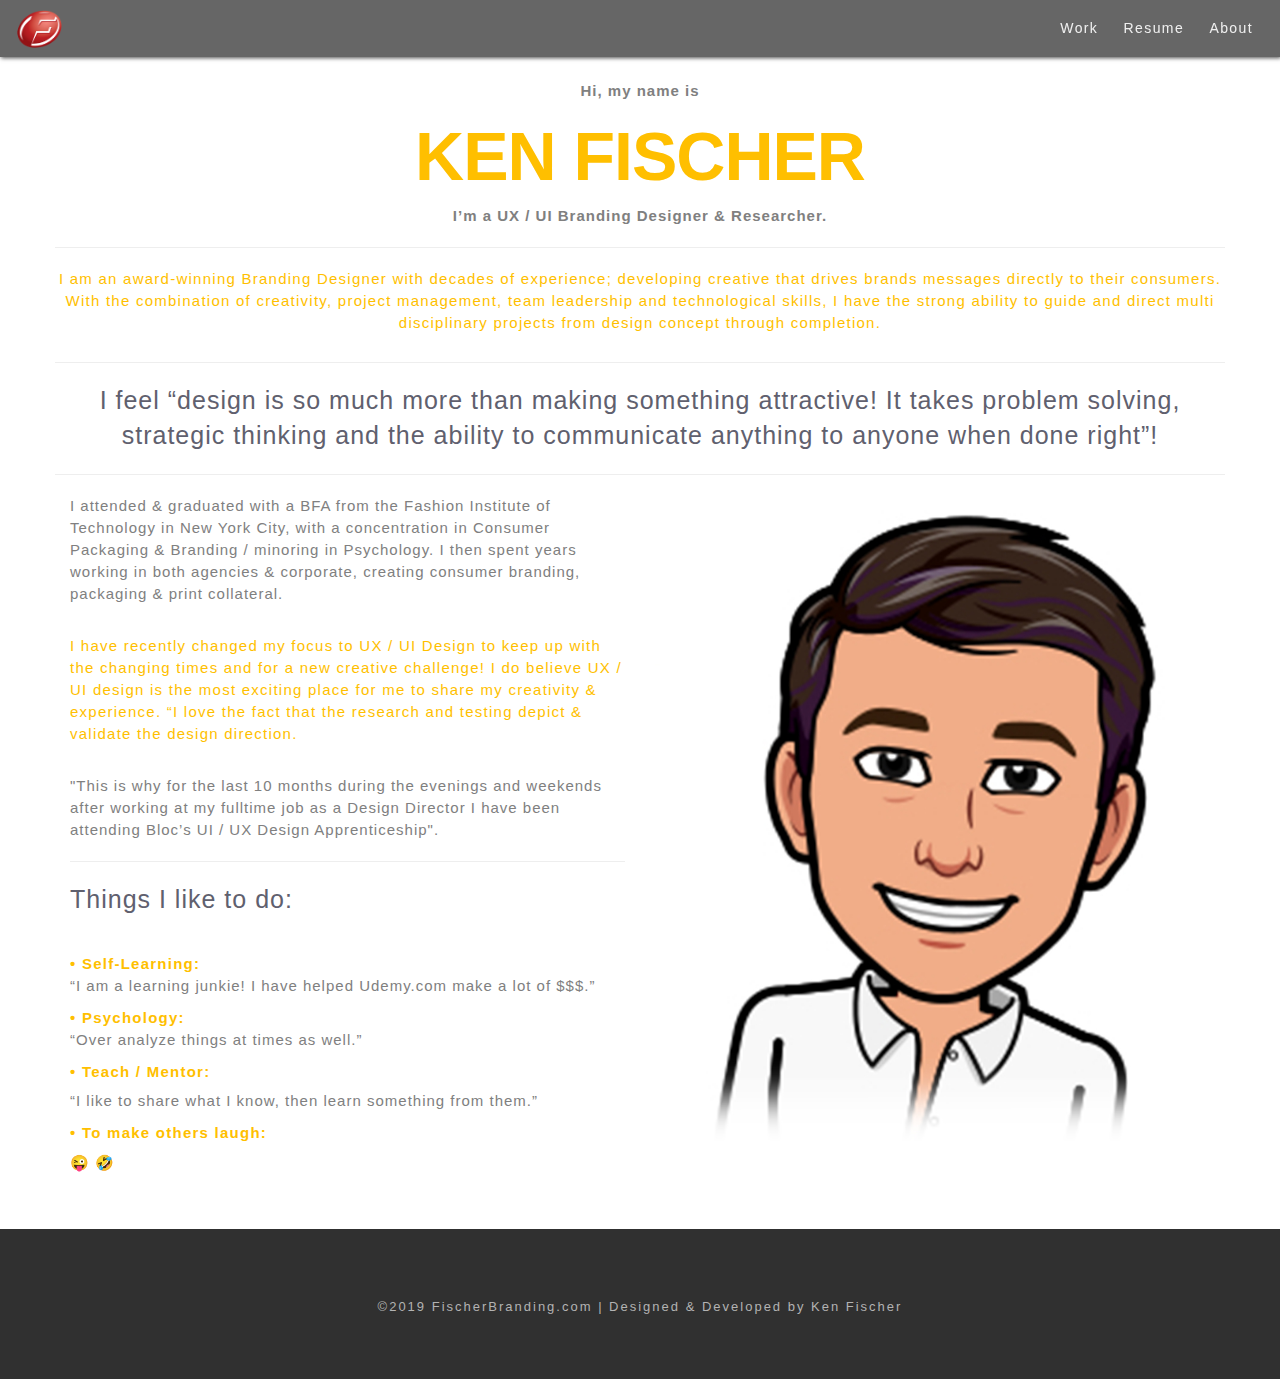
==== fischerbranding.com/about.html @ c5823573 "Add files via upload" ====
<!doctype html>
<html>
<head>
<meta charset="UTF-8">
<title>Fischer Branding</title>
	
		<!-- Fav Icon -->
<link rel="icon" href="img/fav.png" type="image/x-icon">
	
	<!-- Add Google Fonts -->
<link href="https://fonts.googleapis.com/css?family=Roboto:300,300i,400,700,900" rel="stylesheet">
	
<style>
@import url('https://fonts.googleapis.com/css?family=Roboto:300,300i,400,700,900');
</style>
	
	<!-- reset css -->
<link href="css/reset.css" rel="stylesheet">
	
	<!-- main css -->
<link href="css/main.css" rel="stylesheet">
	
	<!-- Bootstrap -->
<link href="css/bootstrap.min.css" rel="stylesheet">
	
	<!-- Fontawesome Icon font -->
<link rel="stylesheet" href="https://use.fontawesome.com/releases/v5.8.1/css/all.css" integrity="sha384-50oBUHEmvpQ+1lW4y57PTFmhCaXp0ML5d60M1M7uH2+nqUivzIebhndOJK28anvf" crossorigin="anonymous">
	
		<!-- Global site tag (gtag.js) - Google Analytics -->
<script async src="https://www.googletagmanager.com/gtag/js?id=UA-140652234-1"></script>
<script>
  window.dataLayer = window.dataLayer || [];
  function gtag(){dataLayer.push(arguments);}
  gtag('js', new Date());

  gtag('config', 'UA-140652234-1');
</script>
	
</head>

<body>

<!--==========================
Nav Section 
 ============================-->

    <header>
		<section class="nav">
  				<input type="checkbox" id="nav-check">
			
  					<div class="nav-header"> 
						<div class="nav-title">
							<a href="index.html"><img src="img/FischerBrandingLogo.png" width="45" height="38" alt="Logo"></a>
   	 					 </div>
 		 			</div>
			
 					 <div class="nav-btn">
   						 <label for="nav-check">
    	 					 <span></span>
    	 					 <span></span>
    	 					 <span></span>
  	 		 			 </label>
 					 </div>
  
 		 			 <div class="nav-links">
   						 <a href="Index.html"  target="_blank">Work</a>
  	 					 <a href="docs/kenneth_fischer_resume.pdf" target="_blank">Resume</a>
   						 <a href="about.html">About</a>
 					 </div>
			
				</input>
		</section>
  </header>
	
<!--==========================
Nav Section End 
============================-->

<main>
	<section class="bkg_color_about">   
    	<section id="about" class="wow fadeInUp">
     		 <section class="container">
      		 	 <section class="row">

					<article class="category">
						<p><strong>Hi, my name is</strong></p>
						<div class="about_headline"> Ken Fischer </div>
						
						<p><strong>I’m a UX / UI Branding Designer &amp; Researcher.</strong></p><hr>
						<div class="yellow_text">I am an award-winning Branding Designer with decades of experience; developing creative that drives brands messages directly to their consumers. With the combination of creativity, project management, team leadership and technological skills, I have the strong ability to guide and direct multi disciplinary projects from design concept through completion.</div>
						<hr>
						<div class="section_title"> I feel “design is so much more than making something attractive! It takes problem solving, strategic thinking and the ability to communicate anything to anyone when done right”!</div>
						<hr>
					</article>	
				
					<article class="col-lg-6 content">
						<p> I attended &amp; graduated with a BFA from the Fashion Institute of Technology in New York City, with a concentration in Consumer Packaging &amp; Branding / minoring in Psychology. I then spent years working in both agencies &amp; corporate, creating consumer branding, packaging &amp; print collateral.</p><br>
						
						<div class="yellow_text">I have recently changed my focus to UX / UI Design to keep up with the changing times and for a new creative challenge! I do believe UX / UI design is the most exciting place for me to share my creativity &amp; experience. “I love the fact that the research and testing depict &amp; validate the design direction.
							<br><br>
						</div>
						<p> "This is why for the last 10 months during the evenings and weekends after working at my fulltime job as a Design Director I have been attending Bloc’s UI / UX Design Apprenticeship".</p>
 						<hr>
						<div class="section_title">Things I like to do:<div><br>
							
						<div class="yellow_text"><strong>• Self-Learning:</strong><p> “I am a learning junkie! I have helped Udemy.com make a lot of $$$.”</p>
						<div class="yellow_text"><strong>• Psychology: </strong><p>“Over analyze things at times as well.”</p>
						<div class="yellow_text"><strong>• Teach / Mentor:</strong></div><p>“I like to share what I know, then learn something from them.”</p>
						<div class="yellow_text"><strong>• To make others laugh:</strong></div> 
							<p>&#128540; &#129315;</p>
        			</article>
			
        			<div class="col-lg-6 about-img">
          				<img src="img/about_150px964px_x2.jpg" alt=" User Stories Image">
        			</div>
				
      			</section>
			</section>
   		 </section>
	</section>
</main>
<!--==========================
Case Study = Footer Section
============================-->
	
    <footer class="mdl-mini-footer">
      <article class="mdl-mini-footer_link">
		  <div class="text-center center-block">
                <a href="https://www.linkedin.com/in/kenneth-fischer-4514724/"target="_blank"><i class="fab fa-linkedin fa-3x social"></i></a>
					&nbsp;
	            <a href="https://twitter.com" target="_blank"><i class="fab fa-twitter-square fa-3x social"></i></a>
					&nbsp;
	            <a href="https://portfolio.adobe.com/" target="_blank"><i class="fab fa-behance-square fa-3x social"></i></a>
					&nbsp;
	            <a href="mailto:fischerdesign@optonline.net"><i class="fa fa-envelope-square fa-3x social"></i></a>
			</div>
	        <br />
		    <div class="footer_text">©2019 FischerBranding.com  |  Designed &amp; Developed by Ken Fischer</div>
		</article>
    </footer>
				 
<!--==========================
Case Study = Footer Section End
============================-->
		
</body>
</html>
---- fischerbranding.com/css/main.css ----
/* general start
==================================================*/

@import url(https://fonts.googleapis.com/css?family=Poppins:400,500,600,700);

a {
    -webkit-transition: all .3s;
    transition: all .3s;
	color: #242424;
}

.center {
    text-align: center;
}

.color {
    color: #242424;
    font-size: 11px;
}

.fas {
	color: #d1d1d1;
}

html,
body {
    height: 100%;
    line-height: 1.8;
	font-family: 'Poppins', sans-serif;
}

.h-10 {
    height: 10px
}

.main-container {
    padding: 100px 0;
}

.no-padding {
    padding-left: 0;
    padding-right: 0;
}

.no-padding [class^="col-"] {
    padding-left: 0;
    padding-right: 0;
}

p{
	font-size: 15px;
	font-weight: 100;
	letter-spacing: 1px;
	line-height: 22px;
	color: #808080;
}

.p2{
	font-size: 15px;
	font-weight: 400;
	letter-spacing: 1px;
	line-height: 22px;
	color: #808080;
	padding-right: 12px;
	padding-left: 12px;
}

.section_title {
	font-size: 25px;
	font-weight: 400;
	color: #60606e;
	letter-spacing: 1px;
}

.uppercase {
    text-transform: uppercase;
}

.yellow_text {
	font-size: 15px;
/*	font-weight: bold;*/
	padding-bottom: .50em;
	letter-spacing: 1.25px;
	line-height: 22px;
	color: #ffbf00;	
}

/* general end
==================================================*/

/* header ==================================================*/

body {
  margin: 0px;
}

.nav {
  height: 57px;
  z-index: 100;
  width: 100%;
  background-color: rgba(0, 0, 0, 0.6);
  position: relative;
  position: fixed;
  box-shadow: 1px 1px 4px 0 rgba(0,0,0,.7);
}

.nav > .nav-header {
  display: inline;
}

.nav > .nav-header > .nav-title {
  display: inline-block;
  font-size: 22px;
  color: #fff;
  padding: 10px 10px 10px 10px;
  padding-left: 17px;
}

.nav > .nav-btn {
  display: none;
}

.nav > .nav-links {
  display: inline;
  float: right;
  font-size: 14px;
  padding-top: 4.5px;
  font-weight: 400;
  padding-right: 17px;
  letter-spacing: 0.1em; 
  color: #707070;
}

.nav > .nav-links > a {
  display: inline-block;
  padding: 13px 10px 13px 10px;
  text-decoration: none;
  color: #efefef;
}

.nav > .nav-links > a:hover {
  background-color: #B98B06;
}

.nav > #nav-check {
  display: none;
}

@media (max-width:600px) {
  .nav > .nav-btn {
    display: inline-block;
    position: fixed;
    right: 0px;
    top: 0px;
	padding-right: 17px;
  }
	
  .nav > .nav-btn > label {
    display: inline-block;
    width: 55px;
    height: 55px;
    padding: 10px;
	padding-top: 15px;
  }
	
  .nav > .nav-btn > label:hover,.nav  #nav-		   check:checked ~ .nav-btn > label {
	background-color: rgba(0, 0, 0, 0.3);
  }
	
  .nav > .nav-btn > label > span {
    display: block;
    width: 33px;
    height: 10px;
    border-top: 2px solid #eee;
  }
	
  .nav > .nav-links {
    object-position: right;
    display: block;
    width: 35%;
    background-color: rgba(0, 0, 0, 0.5);
    height: 20%;
    transition: all 0.3s ease-in;
    overflow-y: hidden;
    top: 0px;
    left: 0px;
	padding-top: -7px;
	margin-top: 53px;
	margin-right: 20px;
  }
	
  .nav > .nav-links > a {
    display: block;
    width: 100%;  
  }
	
  .nav > #nav-check:not(:checked) ~ .nav-links {
    height: 0px;
  }
	
  .nav > #nav-check:checked ~ .nav-links {
    height: calc(30vh);
    overflow-y: auto;
  }
}
/* header end ==================================================*/

/* hero start ==================================================*/

.head_line {
	padding-top: 35%;
	color: #ffffff;
    text-align: center;
	padding-left: 15%;
	padding-right: 15%;
	text-shadow: 2px 2px 8px #000000;
	letter-spacing: 1.5px;	
	font-family: 'Poppins', sans-serif;
	float: none;
}	 

.hero_boomerang {
	width: 100%;
	height: 1080px;
  	background: url(../img/hero_boomerang_1929x1080px_x2.jpg) center / cover;
}

.hero_index {
	width: 100%;
	height: 1080px;
  	background: url(../img/hero_index_1929x1080px_x2.jpg) center / cover;
}

.tag_line {
	padding-top: 1%;
	font-size: 16px;
    justify-content: center;
    text-align: center;
	padding-left: 21%;
	padding-right: 21%;
	font-weight: 400;
	line-height: 22px;
	letter-spacing: 1.5px;
	text-shadow: 2px 2px 4px #000000;
	position: static;
	color: #ffbf00;	
}

/* Hero End  ==================================================*/

/* Portfolio Section Start ==================================================*/


.portfolio .categories-grid span {
    font-size: 30px;
    margin-bottom: 30px;
    display: inline-block;
}

.portfolio .categories-grid .categories ul li {
    list-style: none;
    margin: 20px 0;
}

.portfolio .categories-grid .categories ul li a {
    display: inline-block;
    color: #60606e;
    padding: 0 10px;
    margin: 0 10px;
    -webkit-transition: all .2s ease-in-out .2s;
    transition: all .2s ease-in-out .2s;
}

.portfolio .categories-grid .categories ul li a:hover,

.portfolio .categories-grid .categories ul li a:focus {
    text-decoration: none;
}

.portfolio .categories-grid .categories ul li a.active {
    margin-left: 0;
    background-color: #ffbf00;
    padding: 0px 20px;
    color: white;
    border-radius: 25px;
    text-decoration: none;
}

.portfolio_filter {
    padding-left: 0;
}

.portfolio_item {
    position: relative;
    overflow: hidden;
    display: block;
}

.portfolio_item .portfolio_item_hover {
    position: absolute;
    top: 0px;
    left: 0px;
    height: 100%;
    width: 100%;
    background-color: rgba(0, 0, 0, .8);
    -webkit-transform: translate(-100%);
    transform: translate(-100%);
    opacity: 0;
    -webkit-transition: all .2s ease-in-out;
    transition: all .2s ease-in-out;
}

.portfolio_item .portfolio_item_hover .item_info {
    text-align: center;
    position: absolute;
    top: 50%;
    left: 50%;
    -webkit-transform: translate(-50%, -50%);
    transform: translate(-50%, -50%);
    padding: 10px;
    width: 100%;
    font-weight: bold;
}

.portfolio_item .portfolio_item_hover .item_info span {
    display: block;
    color: #fff;
    font-size: 18px;
    -webkit-transform: translateX(-100px);
    transform: translateX(-100px);
    -webkit-transition: all .2s ease-in-out .2s;
    transition: all .2s ease-in-out .2s;
    opacity: 0;
}

.portfolio_item .portfolio_item_hover .item_info em {
    font-style: normal;
    display: inline-block;
    background-color: #ffbf00;
    padding: 5px 20px;
    border-radius: 25px;
    color: #333;
    margin-top: 10px;
    -webkit-transform: translateX(-100px);
    transform: translateX(-100px);
    -webkit-transition: all .3s ease-in-out .3s;
    transition: all .3s ease-in-out .3s;
    opacity: 0;
    font-size: 10px;
    letter-spacing: 2px;
}

.portfolio_item:hover .portfolio_item_hover {
    opacity: 1;
    -webkit-transform: translateX(0);
    transform: translateX(0);
}

.portfolio_item:hover .item_info em,

.portfolio_item:hover .item_info span {
    opacity: 1;
    -webkit-transform: translateX(0);
    transform: translateX(0);
}

.portfolio .categories-grid .categories ul li {
    float: left;
}

.portfolio .categories-grid .categories ul li a {
    padding: 0 10px;
    -webkit-transition: all .2s ease-in-out .2s;
    transition: all .2s ease-in-out .2s;
}

.portfolio_filter {
    padding-left: 0;
    display: inline-block;
    margin: 0 auto;
    text-align: center;
    margin-bottom: 50px;
}

.portfolio-inner {
    padding-bottom: 0 !important;
    padding-top: 55px;
}

/* Portfolio Section End
==================================================*/

/* Skills Section Start 
==================================================*/

.deliverables-icon {
    border: 3px solid transparent;
    display: inline-block;
    height: 85px;
    width: 85px;
    line-height: 101px;
	align-content: center;

    -webkit-transform: rotate(47deg);
       -moz-transform: rotate(47deg);
        -ms-transform: rotate(47deg);
         -o-transform: rotate(47deg);
            transform: rotate(47deg);

    -webkit-transition: all 0.3s ease 0s;
       -moz-transition: all 0.3s ease 0s;
        -ms-transition: all 0.3s ease 0s;
         -o-transition: all 0.3s ease 0s;
            transition: all 0.3s ease 0s;
}

.deliverables-icon i {
    -webkit-transform: rotate(-48deg);
       -moz-transform: rotate(-48deg);
        -ms-transform: rotate(-48deg);
         -o-transform: rotate(-48deg);
            transform: rotate(-48deg);
}

.deliverables-item:hover .deliverables-icon {
    margin-bottom: 20px;
    color: #b3b3b3;	
}

.deliverables-title  {
	padding-bottom: 2px;
	padding-top:2px; 
}

.sec-title  {
	padding-bottom: 2px;
	padding-top:2px; 
}

.service_1 { 
	margin-bottom: 3em;
	height: 20em;
}

.service-icon {
    border: 3px solid transparent;
    display: inline-block;
    height: 85px;
    width: 85px;
    line-height: 101px;
	padding-left: 3px;
	padding-right: 3px;

    -webkit-transform: rotate(47deg);
       -moz-transform: rotate(47deg);
        -ms-transform: rotate(47deg);
         -o-transform: rotate(47deg);
            transform: rotate(47deg);

    -webkit-transition: all 0.3s ease 0s;
       -moz-transition: all 0.3s ease 0s;
        -ms-transition: all 0.3s ease 0s;
         -o-transition: all 0.3s ease 0s;
            transition: all 0.3s ease 0s;
}

.service-icon i {
    -webkit-transform: rotate(-48deg);
       -moz-transform: rotate(-48deg);
        -ms-transform: rotate(-48deg);
         -o-transform: rotate(-48deg);
            transform: rotate(-48deg);
}

.service-item:hover .service-icon {
/*    border: 3px solid #FFBF02;*/
    margin-bottom: 10px;
	margin-top: 10px;
    color: #b3b3b3;	
}

.skills{
	font-size: 25px;
    text-align: center;
	font-weight: 400;
	letter-spacing: 2.5px;
	color: #FFBF02;
	text-align: center;
	height: 22%;
 	width: 100%;
 	background-color: #303030;	 
}	

/*Skills Section End
==================================================*/


/* About Page Start
==================================================================*/

.about_headline {
	letter-spacing: -1px;
	font-size: 68px;
	font-weight: 900;
	text-transform: uppercase;
	color: #ffbf00;
	margin-top: -4px;
}

.bkg_color_about {
	padding-top: 80px;
	padding-bottom: 30px;
}

/* About Page End
==================================================================*/


/* Contact Page Start
==================================================*/

.btn-box {
    background: #ffbf00;
    padding: 10px 50px;
    border-radius: 0;
    color: #fff;
    margin-top: 20px;
    text-transform: uppercase;
    letter-spacing: 2px;
    font-weight: 500;
}

.contact-info {
    margin-top: 20px;
}

.contact-info i {
    height: 20px;
    width: 20px;
    display: inline-block;
    text-align: center;
    line-height: 33px;
    margin-right: 10px;
    color: #ffbf00;
    font-size: 33px;
}

.contact-info p {
    display: inline-block;
    margin-right: 20px;
}

.contact_title {
	font-size: 25px;
	font-weight: 300;
	color: #60606e;
	letter-spacing: 1px;
}

.details-text i {
    margin-right: 10px;
}

.input-contact {
    height: 40px;
    width: 100%;
    border: solid 1px rgba(0, 0, 0, .1);
    position: relative;
    margin-bottom: 30px;
}

.input-contact input[type="text"] {
    height: 100%;
    width: 100%;
    border: 0;
    padding: 0 20px;
    float: left;
    position: relative;
    background-color: transparent;
    z-index: 2;
    font-size: 14px;
    color: #9a9a9a;
}

.input-contact > span {
    position: absolute;
    top: 50%;
    left: 20px;
    -webkit-transform: translateY(-50%);
    transform: translateY(-50%);
    font-size: 12px;
    text-transform: uppercase;
    color: #cdcdcd;
    -webkit-transition: all .2s ease-in-out;
    transition: all .2s ease-in-out;
    z-index: 1;
}

.input-contact > span.active,
.textarea-contact > span.active {
    color: #ffbf00;
    font-size: 10px;
    top: 0px;
    left: 5px;
    background-color: #fff;
    padding: 5px
}

input:focus,
textarea:focus {
    outline: none;
}

.textarea-contact {
    height: 200px;
    width: 100%;
    border: solid 1px rgba(0, 0, 0, .1);
    position: relative;
}

.textarea-contact textarea {
    height: 100%;
    width: 100%;
    border: 0;
    padding: 20px;
    background-color: transparent;
    float: left;
    z-index: 2;
    font-size: 14px;
    color: #9a9a9a;
    resize: none;
}

.textarea-contact > span {
    position: absolute;
    top: 20px;
    left: 20px;
    -webkit-transform: translateY(-50%);
    transform: translateY(-50%);
    font-size: 12px;
    text-transform: uppercase;
    color: #cdcdcd;
    -webkit-transition: all .2s ease-in-out;
    transition: all .2s ease-in-out;
    z-index: 1;
}

/* Contact Page End
==================================================*/

/* Case Study Start
==================================================================*/

.bkg_color_2 {
	background-color: #fafafa;
}

.branding_identity_image {
	width: 49.5%;
	float: right;
	height: 2000px;
	margin: 0 auto;
	text-align: left
}

.branding_identity_text {
	width: 49.5%;
	float: left;
	height: 500px;
	margin: 0 auto;
	text-align: left;
	padding: 10px;
}

.category {
	width: 100%;
	text-align: center;
}	

.cat-ul {
    padding-left: 0;
    list-style: none
}

.cat-ul li i {
    margin-right: 10px;
    color: #ffbf00;
}

.discovery_research_image {
	width: 49.5%;
	float: right;
	height: 2500px;
	margin: 0 auto;
	text-align: left
}

.discovery_research_text {
	width: 49.5%;
	float: left;
	height: 500px;
	margin: 0 auto;
	text-align: left;
	padding: 10px;
}

.findings_user_testing_results_image {
	float: center;
	height: 500px;
	width: 800px;
	margin: 0 auto;	
}

.information_architecture_text {
	width: 49.5%;
	float: left;
	height: 500px;
	margin: 0 auto;
	text-align: left;
	padding: 10px;
}

.information_architecture_image {
	width: 49.5%;
	float: right;
	height: 2500px;
	margin: 0 auto;
	text-align: left
}

.left_text {
	width: 49.5%;
	float: left;
	height: 500px;
	margin: 0 auto;
	text-align: left;
	padding: 10px;
}

.right_image {
	width: 49.5%;
	float: right;
	height: 1000px;
	margin: 0 auto;
	text-align: left
}

.visual_design_image {
	width: 49.5%;
	float: right;
	height: 2000px;
	margin: 0 auto;
	text-align: left
}

.visual_design_text {
	width: 49.5%;
	float: left;
	height: 500px;
	margin: 0 auto;
	text-align: left;
	padding: 10px;
}

.what_is_boomerang_text {
	width: 49.5%;
	float: left;
	height: 500px;
	margin: 0 auto;
	text-align: left;
	padding: 15px;
	padding-bottom: 15px;
}

.what_is_boomerang_image {
	width: 49.5%;
	float: right;
	height: 1000px;
	margin: 0 auto;
	text-align: left;
}


/* Case Study End
==================================================================*/


/* Results Area Start
==================================================================*/

.button_container {
	padding-top: 2%;
	background-color: #303030;
	text-align: center;
	width: 100%;
}

.button_container .btn {
    top: 50%;
	left: 50%;
	background-color: #ffbf00;
	color: black;
 	font-size: 16px;
 	padding: 12px 25px;
    border: none;
    cursor: pointer;
    border-radius: 10px;
    text-align: center;
	margin-left: 5px;
	margin-right: 5px;
	margin-bottom: 7px;
	margin-top: 5px;
}

.button_container .btn:hover {
    background-color: black;
    color: white;
}

.container img {
	padding-top:2%; 
    width: 100%;
    height: auto;
}

.results_text {
	padding-top: 16%;
	color: #fafafa;
	font-size: 18px;
    justify-content: center;
    text-align: center;
	padding-left: 11%;
	padding-right: 11%;
	font-weight: 500;
	line-height: 30px;
	letter-spacing: 1.5px;
	text-shadow: 2px 2px 4px #000000;
}

/* Results Area End
==================================================================*/


/* boomerang case study start
==================================================================*/

.boomerang_results_hero {
	width: 100%;
	height: 900px;
	padding-bottom: 3%;
  	background: url(../img/boomerang_results_hero_1929x1080px_x2.jpg) center / cover;
}

.results_text {
	font-size: 20px;
	font-weight: 400;
	padding-bottom: .55em;
	letter-spacing: 1px;
	line-height: 30px;
}

/* Boomerang Case Study End
==================================================================*/


/* Footer Start
==================================================================*/

 footer.mdl-mini-footer {
  	 padding: 1rem;  
	 text-align: center;
	 height: 150px;
 	 width: 100%;
 	 background-color: #303030;	
	 display: grid;
	 grid-template-rows: 1fr auto;
}

.footer_text {
	font-size: 13px;
	font-weight: 100;
	letter-spacing: 2px;
	line-height: 22px;
	color: #b3b3b3;
	font-weight: 200;
}

.mdl-mini-footer_link{
	 color: #ffffff;
     width: 100%;
	 padding-top: 1.25em;	
}

.social:hover {
     -webkit-transform: scale(1.1);
     -moz-transform: scale(1.1);
     -o-transform: scale(1.1);
 }

 .social {
	 color: #FFBF02;
     -webkit-transform: scale(0.8);
      Browser Variations; 
     
     -moz-transform: scale(0.8);
     -o-transform: scale(0.8);
     -webkit-transition-duration: 0.5s;
     -moz-transition-duration: 0.5s;
     -o-transition-duration: 0.5s;
 }

/* Footer End
==================================================*/


/* Start Responsive Media Queries
==================================================*/

@media (max-width: 991px) {
    .portfolio .categories-grid span {
        margin-bottom: 0;
        text-align: center;
        width: 100%;
    }
    .portfolio .categories-grid .categories ul li {
        text-align: center;
    }
    .portfolio .categories-grid .categories ul li a {
        margin-left: 0;
    }
    .col-md-6 h3 {
        margin-top: 30px;
    }
}

@media only screen and (max-width: 670px) {
    .box-headline {
        font-size: 100px;
    }
    .box-intro h5 {
        font-size: 12px;
    }
    .box-primary-nav a {
        padding: 5px 1em;
        font-size: 14px;
    }
    .box-primary-nav {
        padding: 80px 0 0;
    }
    .box-primary-nav .box-social a {
        font-size: 23px;
    }
    .top-bar h1 {
        font-size: 40px;
        line-height: 30px;
    }
    .portfolio .categories-grid .categories ul li {
        float: none;
    }
}

@media only screen and (max-width: 520px) {
    .box-headline {
        font-size: 80px;
    }
    .box-intro h5 {
        font-size: 12px;
    }
    .main-container {
        padding: 50px 0;
    }
}

@media only screen and (max-width: 420px) {
    .box-headline {
        font-size: 50px;
    }
    .box-intro h5 {
        font-size: 12px;
    }
    .top-bar h1 {
        font-size: 30px;
        line-height: 30px;
    }
}
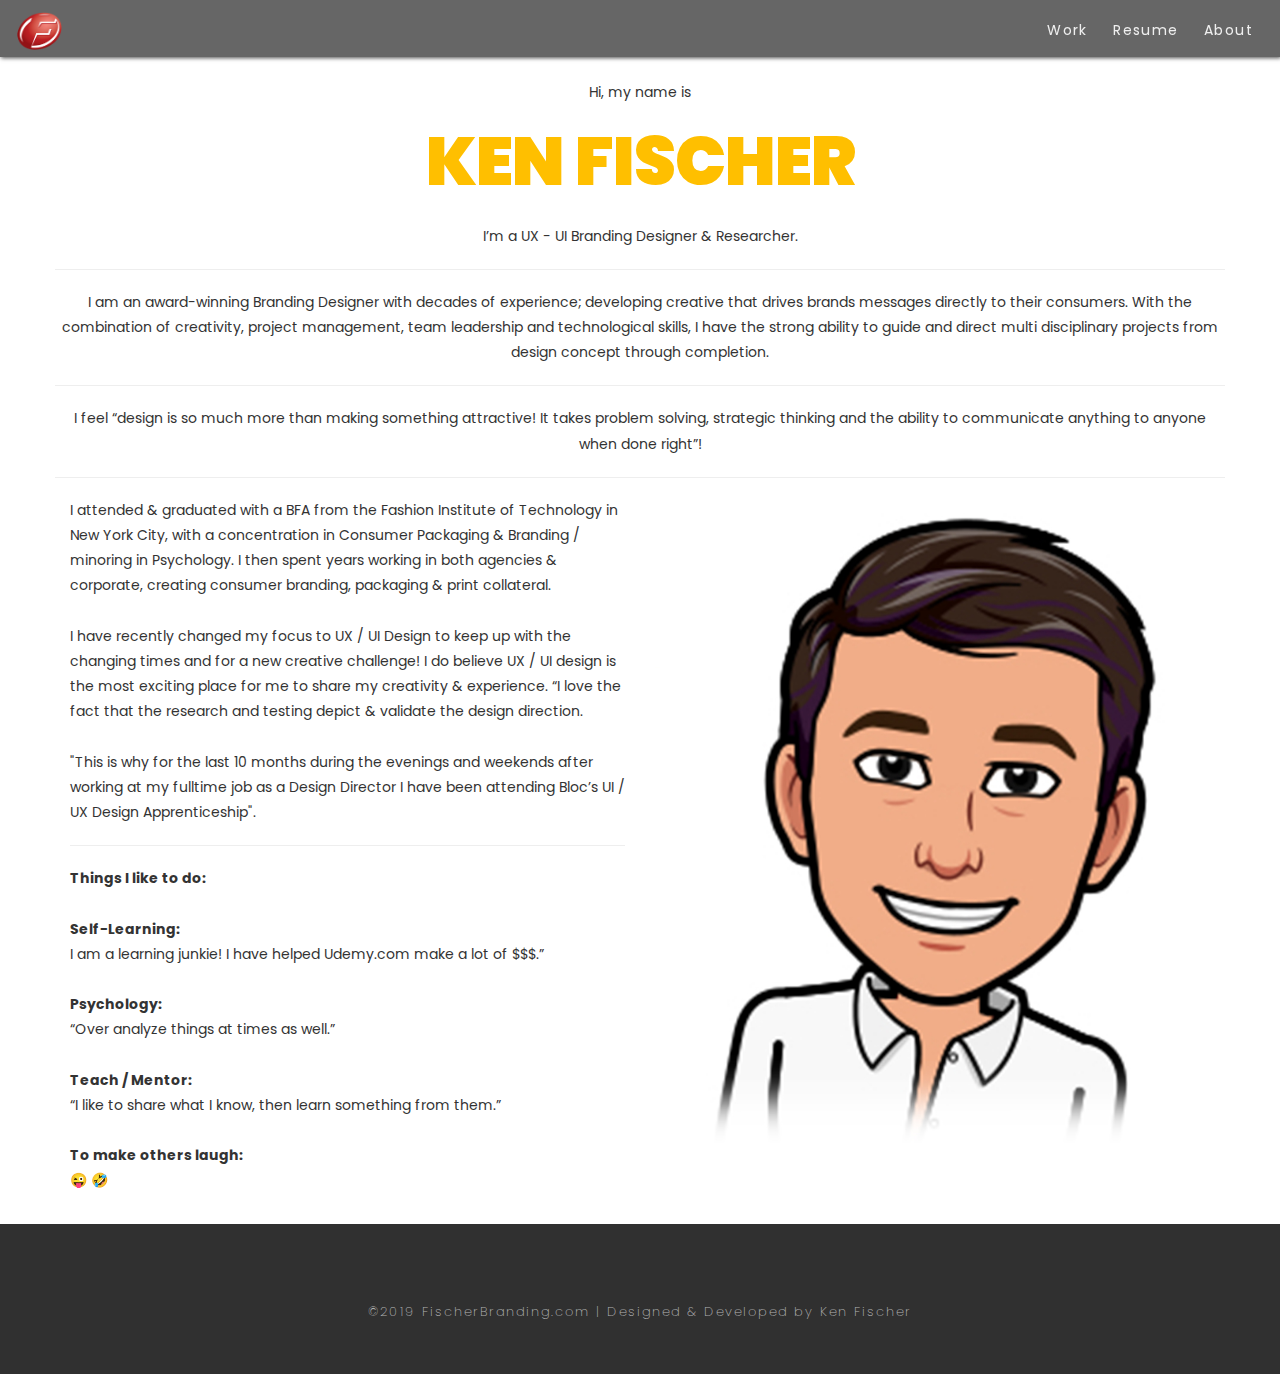
==== commit 3776da43: "Add files via upload" ====
--- a/fischerbranding.com/about.html
+++ b/fischerbranding.com/about.html
@@ -2,9 +2,15 @@
 <html>
 <head>
 <meta charset="UTF-8">
+	
+<meta content="width=device-width, initial-scale=1" name="viewport" />
+	
 <title>Fischer Branding</title>
 	
-		<!-- Fav Icon -->
+	<!-- reset css -->
+<link href="css/reset.css" rel="stylesheet">
+	
+	<!-- Fav Icon -->
 <link rel="icon" href="img/fav.png" type="image/x-icon">
 	
 	<!-- Add Google Fonts -->
@@ -14,27 +20,14 @@
 @import url('https://fonts.googleapis.com/css?family=Roboto:300,300i,400,700,900');
 </style>
 	
-	<!-- reset css -->
-<link href="css/reset.css" rel="stylesheet">
-	
-	<!-- main css -->
-<link href="css/main.css" rel="stylesheet">
-	
 	<!-- Bootstrap -->
 <link href="css/bootstrap.min.css" rel="stylesheet">
 	
+		<!-- main css -->
+<link href="css/main.css" rel="stylesheet">
+	
 	<!-- Fontawesome Icon font -->
 <link rel="stylesheet" href="https://use.fontawesome.com/releases/v5.8.1/css/all.css" integrity="sha384-50oBUHEmvpQ+1lW4y57PTFmhCaXp0ML5d60M1M7uH2+nqUivzIebhndOJK28anvf" crossorigin="anonymous">
-	
-		<!-- Global site tag (gtag.js) - Google Analytics -->
-<script async src="https://www.googletagmanager.com/gtag/js?id=UA-140652234-1"></script>
-<script>
-  window.dataLayer = window.dataLayer || [];
-  function gtag(){dataLayer.push(arguments);}
-  gtag('js', new Date());
-
-  gtag('config', 'UA-140652234-1');
-</script>
 	
 </head>
 
@@ -63,7 +56,7 @@
  					 </div>
   
  		 			 <div class="nav-links">
-   						 <a href="Index.html"  target="_blank">Work</a>
+   						 <a href="work.html"  target="_blank">Work</a>
   	 					 <a href="docs/kenneth_fischer_resume.pdf" target="_blank">Resume</a>
    						 <a href="about.html">About</a>
  					 </div>
@@ -83,31 +76,62 @@
       		 	 <section class="row">
 
 					<article class="category">
-						<p><strong>Hi, my name is</strong></p>
-						<div class="about_headline"> Ken Fischer </div>
 						
-						<p><strong>I’m a UX / UI Branding Designer &amp; Researcher.</strong></p><hr>
-						<div class="yellow_text">I am an award-winning Branding Designer with decades of experience; developing creative that drives brands messages directly to their consumers. With the combination of creativity, project management, team leadership and technological skills, I have the strong ability to guide and direct multi disciplinary projects from design concept through completion.</div>
+						<div class="about_text_2">Hi, my name is</div>
+					  <div class="about_headline"> Ken Fischer </div>
+						
+						<div class="about_text_2">I’m a UX - UI Branding Designer &amp; Researcher.</div><hr>
+						<div class="about_text">I am an award-winning Branding Designer with decades of experience; developing creative that drives brands messages directly to their consumers. With the combination of creativity, project management, team leadership and technological skills, I have the strong ability to guide and direct multi disciplinary projects from design concept through completion.
+						</div>
+						
 						<hr>
-						<div class="section_title"> I feel “design is so much more than making something attractive! It takes problem solving, strategic thinking and the ability to communicate anything to anyone when done right”!</div>
+						
+						<div class="about_text_2"> I feel “design is so much more than making something attractive! It takes problem solving, strategic thinking and the ability to communicate anything to anyone when done right”!
+						</div>
+						
 						<hr>
+						
 					</article>	
 				
 					<article class="col-lg-6 content">
-						<p> I attended &amp; graduated with a BFA from the Fashion Institute of Technology in New York City, with a concentration in Consumer Packaging &amp; Branding / minoring in Psychology. I then spent years working in both agencies &amp; corporate, creating consumer branding, packaging &amp; print collateral.</p><br>
 						
-						<div class="yellow_text">I have recently changed my focus to UX / UI Design to keep up with the changing times and for a new creative challenge! I do believe UX / UI design is the most exciting place for me to share my creativity &amp; experience. “I love the fact that the research and testing depict &amp; validate the design direction.
-							<br><br>
+						<div class="about_p"> I attended &amp; graduated with a BFA from the Fashion Institute of Technology in New York City, with a concentration in Consumer Packaging &amp; Branding / minoring in Psychology. I then spent years working in both agencies &amp; corporate, creating consumer branding, packaging &amp; print collateral.
 						</div>
-						<p> "This is why for the last 10 months during the evenings and weekends after working at my fulltime job as a Design Director I have been attending Bloc’s UI / UX Design Apprenticeship".</p>
+						
+						<br>
+						
+						<div class="about_yellow_text">I have recently changed my focus to UX / UI Design to keep up with the changing times and for a new creative challenge! I do believe UX / UI design is the most exciting place for me to share my creativity &amp; experience. “I love the fact that the research and testing depict &amp; validate the design direction.
+						</div>
+						
+						<br>
+						
+						<div class="about_p"> "This is why for the last 10 months during the evenings and weekends after working at my fulltime job as a Design Director I have been attending Bloc’s UI / UX Design Apprenticeship".</div>
+						
  						<hr>
-						<div class="section_title">Things I like to do:<div><br>
+						
+						<div class="about_text_3"><strong>Things I like to do:</strong></div>
+						
+						<br>	
+						
+						<div class="about_yellow_text"><strong>Self-Learning:</strong></div>
+						<div class="about_p">I am a learning junkie! I have helped Udemy.com make a lot of $$$.”</div>
+						
+						<br>
+						
+						<div class="about_yellow_text"> <strong>Psychology: </strong></div>
+						<div class="about_p">“Over analyze things at times as well.”</div>
+						
+						<br>	
+						
+						<div class="about_yellow_text"> <strong>Teach / Mentor:</strong></div>
+						<div class="about_p">“I like to share what I know, then learn something from them.”</div> 
+						
+						<br>	
+						
+						<div class="about_yellow_text"><strong>To make others laugh:</strong></div>
+						<div class="about_p">&#128540; &#129315;</div> 
 							
-						<div class="yellow_text"><strong>• Self-Learning:</strong><p> “I am a learning junkie! I have helped Udemy.com make a lot of $$$.”</p>
-						<div class="yellow_text"><strong>• Psychology: </strong><p>“Over analyze things at times as well.”</p>
-						<div class="yellow_text"><strong>• Teach / Mentor:</strong></div><p>“I like to share what I know, then learn something from them.”</p>
-						<div class="yellow_text"><strong>• To make others laugh:</strong></div> 
-							<p>&#128540; &#129315;</p>
+					
         			</article>
 			
         			<div class="col-lg-6 about-img">
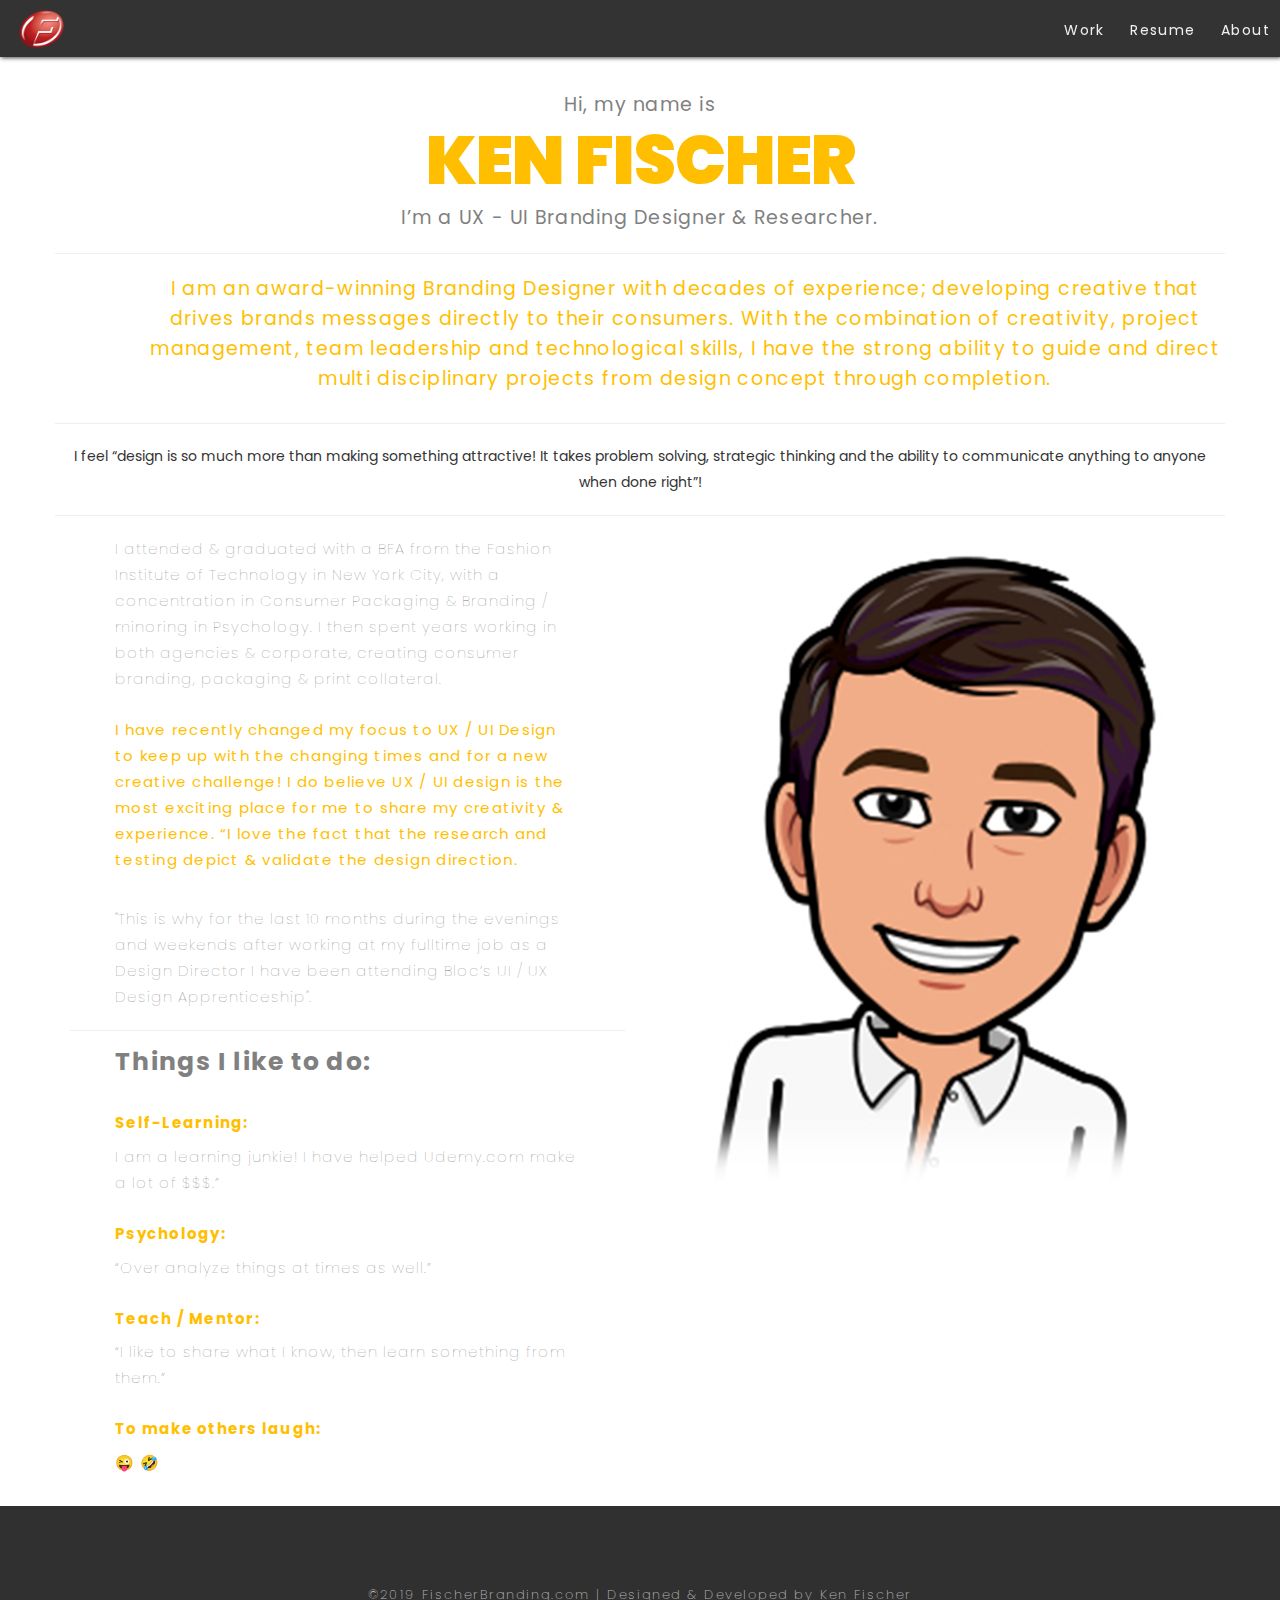
==== commit f2765243: "Add files via upload" ====
--- a/fischerbranding.com/about.html
+++ b/fischerbranding.com/about.html
@@ -86,7 +86,7 @@
 						
 						<hr>
 						
-						<div class="about_text_2"> I feel “design is so much more than making something attractive! It takes problem solving, strategic thinking and the ability to communicate anything to anyone when done right”!
+						<div class="about_text_2_2"> I feel “design is so much more than making something attractive! It takes problem solving, strategic thinking and the ability to communicate anything to anyone when done right”!
 						</div>
 						
 						<hr>
--- a/fischerbranding.com/css/main.css
+++ b/fischerbranding.com/css/main.css
@@ -20,6 +20,40 @@
 
 .fas {
 	color: #d1d1d1;
+}
+
+/*
+h1 {
+	font-weight: 800;
+	font-size: 5.25em;
+	padding-top: 29%;
+	color: #ffffff;
+    text-align: center;
+	padding-left: 15%;
+	padding-right: 15%;
+	text-shadow: 2px 2px 8px #000000;
+	letter-spacing: 1.25px;	
+	font-family: 'Poppins', sans-serif;
+	float: none;
+	line-height: 1.05em;
+	text-transform: uppercase;
+}
+*/
+
+.head_line {
+	font-weight: 800;
+	font-size: 5.25em;
+	padding-top: 29%;
+	color: #ffffff;
+    text-align: center;
+	padding-left: 10%;
+	padding-right: 10%;
+	text-shadow: 2px 2px 8px #000000;
+	letter-spacing: 1.25px;	
+	font-family: 'Poppins', sans-serif;
+	float: none;
+	line-height: 1.05em;
+	text-transform: uppercase;
 }
 
 html,
@@ -47,17 +81,29 @@
     padding-right: 0;
 }
 
-p{
-	font-size: 15px;
+p {
+	font-size: 16px;
+	font-weight: 100;
+	letter-spacing: .5px;
+	line-height: 26px;
+	color: #808080;
+	padding-left: 2px;
+	padding-right: 2px;
+}
+
+.p1 {
+	font-size: 16px;
 	font-weight: 100;
 	letter-spacing: 1px;
-	line-height: 22px;
-	color: #808080;
-}
-
-.p2{
-	font-size: 15px;
-	font-weight: 400;
+	line-height: 26px;
+	color: #808080;
+	padding-left: 5px;
+	padding-right: 5px;
+}
+
+.p2 {
+	font-size: 16px;
+	font-weight: 300;
 	letter-spacing: 1px;
 	line-height: 22px;
 	color: #808080;
@@ -65,11 +111,50 @@
 	padding-left: 12px;
 }
 
+.p3 {
+	font-size: 16px;
+	font-weight: 100;
+	letter-spacing: 1px;
+	line-height: 26px;
+	color: #808080;
+	padding-left: 11px;
+	padding-right: 11px;
+}
+
+.p4 {
+	font-size: 16px;
+	font-weight: 300;
+	letter-spacing: 1px;
+	line-height: 22px;
+	color: #808080;
+	padding-right: 12px;
+	padding-left: 12px;
+}
+
 .section_title {
 	font-size: 25px;
-	font-weight: 400;
-	color: #60606e;
+	font-weight: 600;
+	color: #60606E;
 	letter-spacing: 1px;
+	padding-right: 10px;
+}
+
+.section_title_2 {
+	font-size: 26px;
+	font-weight: 600;
+	color:  #004565;
+	letter-spacing: 1px;
+	padding-right: 10px;
+	line-height: 45px;
+}
+
+.section_title_3 {
+	font-size: 26px;
+	font-weight: 600;
+	color:  #004565;
+	letter-spacing: 1px;
+	padding-right: 10px;
+	line-height: 45px;
 }
 
 .uppercase {
@@ -77,13 +162,13 @@
 }
 
 .yellow_text {
-	font-size: 15px;
-/*	font-weight: bold;*/
+	font-size: 16px;
 	padding-bottom: .50em;
 	letter-spacing: 1.25px;
 	line-height: 22px;
 	color: #ffbf00;	
 }
+
 
 /* general end
 ==================================================*/
@@ -98,7 +183,7 @@
   height: 57px;
   z-index: 100;
   width: 100%;
-  background-color: rgba(0, 0, 0, 0.6);
+  background-color: rgba(0, 0, 0, 0.8);
   position: relative;
   position: fixed;
   box-shadow: 1px 1px 4px 0 rgba(0,0,0,.7);
@@ -112,8 +197,8 @@
   display: inline-block;
   font-size: 22px;
   color: #fff;
-  padding: 10px 10px 10px 10px;
-  padding-left: 17px;
+  padding: 8px 10px 10px 10px;
+  padding-left: 19px;
 }
 
 .nav > .nav-btn {
@@ -126,20 +211,20 @@
   font-size: 14px;
   padding-top: 4.5px;
   font-weight: 400;
-  padding-right: 17px;
+  padding-right: 0px;
   letter-spacing: 0.1em; 
   color: #707070;
 }
 
 .nav > .nav-links > a {
   display: inline-block;
-  padding: 13px 10px 13px 10px;
+  padding: 13px 10px 8px 10px;
   text-decoration: none;
   color: #efefef;
 }
 
 .nav > .nav-links > a:hover {
-  background-color: #B98B06;
+  background-color: #E4AC03;
 }
 
 .nav > #nav-check {
@@ -157,19 +242,19 @@
 	
   .nav > .nav-btn > label {
     display: inline-block;
-    width: 55px;
-    height: 55px;
+    width: 56px;
+    height: 56px;
     padding: 10px;
-	padding-top: 15px;
+	padding-top: 17px;
   }
 	
   .nav > .nav-btn > label:hover,.nav  #nav-		   check:checked ~ .nav-btn > label {
-	background-color: rgba(0, 0, 0, 0.3);
+	background-color: rgba(0, 0, 0, 0.7);
   }
 	
   .nav > .nav-btn > label > span {
     display: block;
-    width: 33px;
+    width: 35px;
     height: 10px;
     border-top: 2px solid #eee;
   }
@@ -178,15 +263,15 @@
     object-position: right;
     display: block;
     width: 35%;
-    background-color: rgba(0, 0, 0, 0.5);
-    height: 20%;
+    background-color: rgba(0, 0, 0, 0.8);
+    height: 21%;
     transition: all 0.3s ease-in;
     overflow-y: hidden;
     top: 0px;
     left: 0px;
-	padding-top: -7px;
-	margin-top: 53px;
-	margin-right: 20px;
+	padding-top: 0px;
+	margin-top: 57px;
+	margin-right: 17px;
   }
 	
   .nav > .nav-links > a {
@@ -207,18 +292,6 @@
 
 /* hero start ==================================================*/
 
-.head_line {
-	padding-top: 35%;
-	color: #ffffff;
-    text-align: center;
-	padding-left: 15%;
-	padding-right: 15%;
-	text-shadow: 2px 2px 8px #000000;
-	letter-spacing: 1.5px;	
-	font-family: 'Poppins', sans-serif;
-	float: none;
-}	 
-
 .hero_boomerang {
 	width: 100%;
 	height: 1080px;
@@ -232,15 +305,15 @@
 }
 
 .tag_line {
-	padding-top: 1%;
-	font-size: 16px;
+	padding-top: .5%;
+	font-size: 18px;
     justify-content: center;
     text-align: center;
 	padding-left: 21%;
 	padding-right: 21%;
-	font-weight: 400;
-	line-height: 22px;
-	letter-spacing: 1.5px;
+	font-weight: 300;
+	line-height: 1.40em;
+	letter-spacing: 1.25px;
 	text-shadow: 2px 2px 4px #000000;
 	position: static;
 	color: #ffbf00;	
@@ -390,6 +463,22 @@
 /* Portfolio Section End
 ==================================================*/
 
+
+/* Work Start
+==================================================*/
+
+.work_header_bkg {
+  height: 57px;
+  width: 100%;
+  background-color: #303030;
+  position: relative;
+  position: fixed;
+}
+
+/* Work End
+==================================================*/
+
+
 /* Skills Section Start 
 ==================================================*/
 
@@ -439,7 +528,7 @@
 
 .service_1 { 
 	margin-bottom: 3em;
-	height: 20em;
+	height: 26em;
 }
 
 .service-icon {
@@ -504,11 +593,74 @@
 	font-weight: 900;
 	text-transform: uppercase;
 	color: #ffbf00;
-	margin-top: -4px;
+	margin-top: .11em;
+	margin-bottom: .11em;
+	padding-bottom: 0px;
+	line-height: 1em;
+}
+
+.about_text {
+	font-size: 19px;
+	padding-bottom: .50em;
+	letter-spacing: 1.25px;
+	line-height: 30px;
+	color: #ffbf00;	
+	object-position: center;
+	letter-spacing: 1.35px;
+	padding-left: 5em;
+	padding-right: .25em;
+}
+
+.about_text_2 {
+	font-weight: 800;
+	font-size: 19px;
+	font-weight: 400;
+	color: #808080;
+	letter-spacing: 1.25px;
+	line-height: 30px;
+	padding-left: 5em;
+	padding-right: 5em;
+}
+
+.about_text_3 {
+/*	object-position: center;*/
+	font-weight: 600;
+	font-size: 25px;
+	padding-bottom: .50em;
+	letter-spacing: 1.25px;
+	line-height: 22px;
+	color: #808080;	
+	padding-left: 1.80em;
+	padding-right: 2.5em;
+	text-align: left;
+}
+
+.about_p {
+/*	object-position: center;*/
+	font-size: 15px;
+	font-weight: 100;
+	letter-spacing: 1px;
+	line-height: 26px;
+	color: #808080;
+	padding-left: 3em;
+	padding-right: 3em;
+	text-align: left;
+}
+
+.about_yellow_text {
+/*	object-position: center;*/
+	font-size: 15px;
+	padding-bottom: .50em;
+	letter-spacing: 1.25px;
+	line-height: 26px;
+	color: #ffbf00;	
+	padding-left: 3em;
+	padding-right: 3em;
+	text-align: left;
 }
 
 .bkg_color_about {
-	padding-top: 80px;
+	padding-top: 90px;
 	padding-bottom: 30px;
 }
 
@@ -660,7 +812,7 @@
 	float: right;
 	height: 2000px;
 	margin: 0 auto;
-	text-align: left
+	text-align: left;
 }
 
 .branding_identity_text {
@@ -742,7 +894,7 @@
 	float: right;
 	height: 1000px;
 	margin: 0 auto;
-	text-align: left
+	text-align: left;
 }
 
 .visual_design_image {
@@ -823,18 +975,19 @@
     height: auto;
 }
 
-.results_text {
-	padding-top: 16%;
-	color: #fafafa;
-	font-size: 18px;
-    justify-content: center;
-    text-align: center;
-	padding-left: 11%;
-	padding-right: 11%;
+.text_2 {
+	font-weight: 800;
+	color: #ffbf00;
+	padding-top: 7%;
+	font-size: 1.90em;
+	padding-left: 9%;
+	padding-right: 9%;
+	justify-content: center;
+    text-align: center;
 	font-weight: 500;
-	line-height: 30px;
-	letter-spacing: 1.5px;
 	text-shadow: 2px 2px 4px #000000;
+	letter-spacing: 4px;
+	line-height: 43px;
 }
 
 /* Results Area End
@@ -849,14 +1002,6 @@
 	height: 900px;
 	padding-bottom: 3%;
   	background: url(../img/boomerang_results_hero_1929x1080px_x2.jpg) center / cover;
-}
-
-.results_text {
-	font-size: 20px;
-	font-weight: 400;
-	padding-bottom: .55em;
-	letter-spacing: 1px;
-	line-height: 30px;
 }
 
 /* Boomerang Case Study End
@@ -901,7 +1046,7 @@
 	 color: #FFBF02;
      -webkit-transform: scale(0.8);
       Browser Variations; 
-     
+	 
      -moz-transform: scale(0.8);
      -o-transform: scale(0.8);
      -webkit-transition-duration: 0.5s;
@@ -917,69 +1062,871 @@
 ==================================================*/
 
 @media (max-width: 991px) {
-    .portfolio .categories-grid span {
+	
+	.about_p {
+	object-position: center;
+	font-size: 19px;
+	font-weight: 100;
+	letter-spacing: 1.25px;
+	line-height: 30px;
+	color: #808080;
+	padding-left: 2em;
+	padding-right: 2em;
+	text-align: center;
+	padding-bottom: .50em;
+	padding-top: .45em;
+	}
+
+	.about_yellow_text {
+	object-position: center;
+	font-size: 19px;
+	letter-spacing: 1.25px;
+	line-height: 30px;
+	color: #ffbf00;	
+	padding-left: 2em;
+	padding-right: 2em;
+	text-align: center;
+	padding-top: .40em;
+	}
+	
+	.about_text {
+	font-size: 19px;
+	letter-spacing: 1.25px;
+	line-height: 30px;
+	color: #ffbf00;	
+	object-position: center;
+	letter-spacing: 1.35px;
+	padding-left: 2em;
+	padding-right: 2em;
+	padding-top: .35em;
+	}
+	
+	.about_text_2 {
+	font-weight: 800;
+	font-size: 19px;
+	font-weight: 400;
+	color: #808080;
+	letter-spacing: 1.25px;
+	line-height: 30px;
+	padding-left: 2em;
+	padding-right: 2em;
+	padding-bottom: .25em;
+	padding-top: .20em;
+	}
+	
+	.about_text_3 {
+	object-position: center;
+	font-weight: 600;
+	font-size: 25px;
+	letter-spacing: 1.25px;
+	line-height: 30px;
+	color: #808080;
+	padding-left: 1.5em;
+	padding-right: 1.5em;
+	text-align: center;
+	padding-top: 3%;
+	}
+	
+	.col-md-6 h3 {
+     margin-top: 30px;
+    }
+	
+	.head_line {
+	font-weight: 800;
+	font-size: 5em;
+	padding-top: 55%;
+	color: ffffff;
+    text-align: center;
+	padding-left: 1em;
+	padding-right: 1em;
+	text-shadow: 2px 2px 8px #000000;
+	letter-spacing: 1.5px;	
+	font-family: 'Poppins', sans-serif;
+	float: none;
+	line-height: 1em;
+	}
+	
+	.p1 {
+	font-size: 16px;
+	font-weight: 100;
+	letter-spacing: 1px;
+	line-height: 24px;
+	color: #808080;
+	padding-left: .5em;
+	padding-right: .5em;
+	text-align: center;
+	}
+	
+	.p4 {
+	font-size: 16px;
+	font-weight: 300;
+	letter-spacing: 1px;
+	line-height: 24px;
+	color: #808080;
+	padding-right: .5em;
+	padding-left: .5em;
+	}
+	
+	 .portfolio .categories-grid span {
         margin-bottom: 0;
         text-align: center;
         width: 100%;
     }
+	
     .portfolio .categories-grid .categories ul li {
         text-align: center;
     }
+	
     .portfolio .categories-grid .categories ul li a {
         margin-left: 0;
     }
-    .col-md-6 h3 {
-        margin-top: 30px;
-    }
-}
+	
+	.section_title_2 {
+	font-size: 26px;
+	font-weight: 600;
+	color: #004565;
+	letter-spacing: 1px;
+	padding-right: .5em;
+	padding-left:  .5em;
+	text-align: center;
+	line-height: 44px;
+	}
+	
+	.tag_line {
+	font-size: 16px;
+    justify-content: center;
+    text-align: center;
+	padding-left: 8.5em;
+	padding-right:8.5em;
+	font-weight: 300;
+	line-height: 1.40em;
+	letter-spacing: 1.25px;
+	text-shadow: 2px 2px 4px #000000;
+	position: static;
+	color: #ffbf00;	
+	}
+	
+.text_2 {
+	font-weight: 800;
+	color: #ffbf00;
+	padding-top: 6%;
+	font-size: 1.70em;
+	padding-left: 9%;
+	padding-right: 9%;
+	justify-content: center;
+    text-align: center;
+	font-weight: 500;
+	text-shadow: 2px 2px 4px #000000;
+	letter-spacing: 4px;
+	line-height: 38px;
+	}
+	
+}
+
+@media (max-width: 900px) {
+	
+	.about_p {
+	object-position: center;
+	font-size: 18px;
+	font-weight: 100;
+	letter-spacing: 1.25px;
+	line-height: 30px;
+	color: #808080;
+	padding-left: 2.5em;
+	padding-right: 2.5em;
+	text-align: center;
+	padding-bottom: .50em;
+	padding-top: .45em;
+	}
+
+	.about_yellow_text {
+	object-position: center;
+	font-size: 18px;
+	letter-spacing: 1.25px;
+	line-height: 30px;
+	color: #ffbf00;	
+	padding-left: 2.5em;
+	padding-right: 2.5em;
+	text-align: center;
+	padding-top: .40em;
+	}
+	
+	.about_text {
+	font-size: 18px;
+	letter-spacing: 1.25px;
+	line-height: 30px;
+	color: #ffbf00;	
+	object-position: center;
+	letter-spacing: 1.35px;
+	padding-left: 2.5em;
+	padding-right: 2.5em;
+	padding-top: .35em;
+	}
+	
+	.about_text_2 {
+	font-weight: 800;
+	font-size: 18px;
+	font-weight: 400;
+	color: #808080;
+	letter-spacing: 1.25px;
+	line-height: 30px;
+	padding-left: 2.5em;
+	padding-right: 2.25em;
+	padding-bottom: .25em;
+	padding-top: .20em;
+	}
+	
+	.about_text_3 {
+	object-position: center;
+	font-weight: 600;
+	font-size: 24px;
+	letter-spacing: 1.25px;
+	line-height: 30px;
+	color: #808080;
+	padding-left: 1.5em;
+	padding-right: 1.5em;
+	text-align: center;
+	padding-top: 3%;
+	}
+
+	.col-md-6 h3 {
+    margin-top: 30px;
+    }
+	
+	.head_line {
+	font-weight: 800;
+	font-size: 4.5em;
+	padding-top: 55%;
+	color: ffffff;
+    text-align: center;
+	padding-left: 1em;
+	padding-right: 1em;
+	text-shadow: 2px 2px 8px #000000;
+	letter-spacing: 1.5px;	
+	font-family: 'Poppins', sans-serif;
+	float: none;
+	line-height: 1em;
+	}
+	
+	.p1 {
+	font-size: 15px;
+	font-weight: 100;
+	letter-spacing: 1px;
+	line-height: 26px;
+	color: #808080;
+	padding-left: 1em;
+	padding-right: 1em;
+	text-align: center;
+	}
+	
+	.p4 {
+	font-size: 15px;
+	font-weight: 300;
+	letter-spacing: 1px;
+	line-height: 26px;
+	color: #808080;
+	padding-right: 1em;
+	padding-left: 1em;
+	}
+	
+	.p4 {
+	font-size: 15px;
+	font-weight: 300;
+	letter-spacing: 1px;
+	line-height: 22px;
+	color: #808080;
+	padding-right: 12px;
+	padding-left: 12px;
+	object-position: center;
+	text-align: center;
+	}
+	
+	.portfolio .categories-grid span {
+    margin-bottom: 0;
+    text-align: center;
+    width: 100%;
+    }
+	
+    .portfolio .categories-grid .categories ul li {
+        text-align: center;
+    }
+	
+    .portfolio .categories-grid .categories ul li a {
+        margin-left: 0;
+    }
+	
+	.section_title_2 {
+	font-size: 25px;
+	font-weight: 600;
+	color: #004565;
+	letter-spacing: 1px;
+	padding-right: 1em;
+	padding-left:  1em;
+	text-align: center;
+	line-height: 38px;
+	}
+	
+	.tag_line {
+	font-size: 16px;
+    justify-content: center;
+    text-align: center;
+	padding-left: 8.5em;
+	padding-right:8.5em;
+	font-weight: 300;
+	line-height: 1.40em;
+	letter-spacing: 1.25px;
+	text-shadow: 2px 2px 4px #000000;
+	position: static;
+	color: #ffbf00;	
+	}
+	
+	.text_2 {
+	font-weight: 800;
+	color: #ffbf00;
+	padding-top: 8%;
+	font-size: 1.50em;
+	padding-left: 9%;
+	padding-right: 9%;
+	justify-content: center;
+    text-align: center;
+	font-weight: 500;
+	text-shadow: 2px 2px 4px #000000;
+	letter-spacing: 2px;
+	line-height: 34px;
+	}
+	
+}
+
 
 @media only screen and (max-width: 670px) {
+	
+	.section_title_2 {
+	padding-top: 1em;	
+	padding-right: 2.5em;
+	padding-left: 2.5em;
+	line-height: 40px;
+	}
+	
+	.section_title_3 {
+	object-position: center;
+	text-align: center;
+	padding-right: 2.5em;
+	padding-left: 2.5em;
+	line-height: 40px;
+	}
+	
+	.section_title {
+	font-size: 25px;
+	font-weight: 600;
+	color: #60606E;
+	letter-spacing: 1px;
+	padding-right: 10px;
+	line-height: 40px;
+	}
+	
+	.p2 {
+	font-size: 16px;
+	font-weight: 300;
+	letter-spacing: 1px;
+	line-height: 22px;
+	color: #808080;
+	padding-right: 40px;
+	padding-left: 40px;
+	}
+	
+	.p3 {
+	font-size: 16px;
+	font-weight: 100;
+	letter-spacing: 1px;
+	line-height: 26px;
+	color: #808080;
+	padding-left: 40px;
+	padding-right: 40px;
+}
+	
+	.bkg_color_2 {
+/*		background-color: red; */
+		padding-bottom: 3em;
+	}
+	
+	.bkg_color_1 {
+/*	background-color: blue; */
+	padding-bottom: 3em;
+	}
+	
+	.about_p {
+	object-position: center;
+	font-size: 17px;
+	font-weight: 100;
+	letter-spacing: 1.25px;
+	line-height: 30px;
+	color: #808080;
+	padding-left: 2.5em;
+	padding-right: 2.5em;
+	text-align: center;
+	padding-bottom: .50em;
+	padding-top: .45em;
+	}
+
+	.about_yellow_text {
+	object-position: center;
+	font-size: 17px;
+	letter-spacing: 1.25px;
+	line-height: 30px;
+	color: #ffbf00;	
+	padding-left: 2.5em;
+	padding-right: 2.5em;
+	text-align: center;
+	padding-top: .40em;
+	}
+	
+	.about_text {
+	font-size: 17px;
+	letter-spacing: 1.25px;
+	line-height: 30px;
+	color: #ffbf00;	
+	object-position: center;
+	letter-spacing: 1.35px;
+	padding-left: 2.5em;
+	padding-right: 2.5em;
+	padding-top: .35em;
+	}
+	
+	.about_text_2 {
+	font-weight: 800;
+	font-size: 17px;
+	font-weight: 400;
+	color: #808080;
+	letter-spacing: 1.25px;
+	line-height: 30px;
+	padding-left: 2.5em;
+	padding-right: 2.5em;
+	padding-bottom: .25em;
+	padding-top: .20em;
+	}
+	
+	.about_text_3 {
+	object-position: center;
+	font-weight: 600;
+	font-size: 23px;
+	letter-spacing: 1.25px;
+	line-height: 30px;
+	color: #808080;
+	padding-left: 1.5em;
+	padding-right: 1.5em;
+	text-align: center;
+	padding-top: 3%;
+	}
+	
     .box-headline {
         font-size: 100px;
     }
+	
     .box-intro h5 {
         font-size: 12px;
     }
+	
     .box-primary-nav a {
         padding: 5px 1em;
         font-size: 14px;
     }
+	
     .box-primary-nav {
         padding: 80px 0 0;
     }
+	
     .box-primary-nav .box-social a {
         font-size: 23px;
     }
-    .top-bar h1 {
-        font-size: 40px;
-        line-height: 30px;
-    }
-    .portfolio .categories-grid .categories ul li {
-        float: none;
-    }
+
+	.head_line  {
+	font-weight: 800;
+	font-size: 3em;
+	padding-top: 50%;
+	color: #ffffff;
+    text-align: center;
+	padding-left: 1.5em;
+	padding-right: 1.5em;
+	text-shadow: 2px 2px 8px #000000;
+	letter-spacing: 1.5px;	
+	font-family: 'Poppins', sans-serif;
+	float: none;
+	line-height: 1.15em;
+	}
+	
+	.hero_boomerang {
+	width: 100%;
+	height: 850px;
+  	background: url(../img/hero_boomerang_1929x1080px_x2.jpg) center / cover;
+	}
+
+	.hero_index {
+	width: 100%;
+	height: 850px;
+  	background: url(../img/hero_index_1929x1080px_x2.jpg) center / cover;
+	}
+	
+	.tag_line {
+	font-size: 16px;
+    justify-content: center;
+    text-align: center;
+	padding-left: 8em;
+	padding-right: 8em;
+	font-weight: 300;
+	line-height: 1.60em;
+	letter-spacing: 1.25px;
+	text-shadow: 2px 2px 4px #000000;
+	position: static;
+	color: #ffbf00;	
+	}
+		
+	.text_2 {
+	font-weight: 800;
+	color: #ffbf00;
+	padding-top: 12%;
+	font-size: 1.40em;
+	padding-left: 9%;
+	padding-right: 9%;
+	justify-content: center;
+    text-align: center;
+	font-weight: 500;
+	text-shadow: 2px 2px 4px #000000;
+	letter-spacing: 2px;
+	line-height: 29px;
+	}
+	
+	.top-bar h1 {
+    font-size: 40px;
+    line-height: 30px;
+    }
+	
+	.p1 {
+	font-size: 15px;
+	font-weight: 100;
+	letter-spacing: .5px;
+	line-height: 34px;
+	color: #808080;
+	padding-left: 2em;
+	padding-right: 2em;
+	text-align: center;
+	}
+	
+	.p4 {
+	font-size: 15px;
+	font-weight: 300;
+	letter-spacing: .5px;
+	line-height: 34px;
+	color: #808080;
+	padding-right: 2em;
+	padding-left: 2em;
+	}
+	
+	.portfolio .categories-grid .categories ul li {
+    float: none;
+    }
+
+	.section_title_2 {
+	font-size: 25px;
+	font-weight: 600;
+	color: #004565;
+	letter-spacing: .2;
+	padding-right: 2em;
+	padding-left:  2em;
+	text-align: center;
+	line-height: 32px;
+	}
+	
 }
 
 @media only screen and (max-width: 520px) {
+
+	.about_p {
+	object-position: center;
+	font-size: 16px;
+	font-weight: 100;
+	letter-spacing: 1.25px;
+	line-height: 30px;
+	color: #808080;
+	padding-left: 2em;
+	padding-right: 2em;
+	text-align: center;
+	padding-bottom: .50em;
+	padding-top: .45em;
+	}
+
+	.about_yellow_text {
+	object-position: center;
+	font-size: 16px;
+	letter-spacing: 1.25px;
+	line-height: 30px;
+	color: #ffbf00;	
+	padding-left: 2em;
+	padding-right: 2em;
+	text-align: center;
+	padding-top: .40em;
+	}
+	
+	.about_text {
+	font-size: 16px;
+	letter-spacing: 1.25px;
+	line-height: 30px;
+	color: #ffbf00;	
+	object-position: center;
+	letter-spacing: 1.35px;
+	padding-left: 2em;
+	padding-right: 2em;
+	padding-top: .35em;
+	}
+	
+	.about_text_2 {
+	font-weight: 800;
+	font-size: 16px;
+	font-weight: 400;
+	color: #808080;
+	letter-spacing: 1.25px;
+	line-height: 30px;
+	padding-left: 2em;
+	padding-right: 2em;
+	padding-bottom: .25em;
+	padding-top: .20em;
+	}
+	
+	.about_text_3 {
+	object-position: center;
+	font-weight: 600;
+	font-size: 22px;
+	letter-spacing: 1.25px;
+	line-height: 30px;
+	color: #808080;
+	padding-left: 1.5em;
+	padding-right: 1.5em;
+	text-align: center;
+	padding-top: 3%;
+	}
+	
     .box-headline {
         font-size: 80px;
     }
+	
     .box-intro h5 {
         font-size: 12px;
     }
-    .main-container {
-        padding: 50px 0;
-    }
-}
+
+	.head_line  {
+	font-weight: 800;
+	font-size: 2.5em;
+	padding-top: 47%;
+	color: #ffffff;
+    text-align: center;
+	padding-left: 1em;
+	padding-right: 1em;
+	text-shadow: 2px 2px 8px #000000;
+	letter-spacing: 1.5px;	
+	font-family: 'Poppins', sans-serif;
+	float: none;
+	line-height: 1.10em;
+	}
+	
+	.hero_boomerang {
+	width: 100%;
+	height: 650px;
+  	background: url(../img/hero_boomerang_1929x1080px_x2.jpg) center / cover;
+	}
+
+	.hero_index {
+	padding-right: 1px;
+	width: 100%;
+	height: 650px;
+  	background: url(../img/hero_index_1929x1080px_x2.jpg) center / cover;
+	}
+	
+	.main-container {
+    padding: 50px 0;
+    }
+	
+	.p1 {
+	font-size: 15px;
+	font-weight: 100;
+	letter-spacing: .5px;
+	line-height: 34px;
+	color: #808080;
+	padding-left: 2em;
+	padding-right: 2em;
+	text-align: center;
+	}
+	
+	.p4 {
+	font-size: 15px;
+	font-weight: 300;
+	letter-spacing: .5px;
+	line-height: 34px;
+	color: #808080;
+	padding-right: 2em;
+	padding-left: 2em;
+	}
+	
+	.section_title_2 {
+	font-size: 25px;
+	font-weight: 600;
+	color: #004565;
+	letter-spacing: .5px;
+	padding-right: 2em;
+	padding-left:  2em;
+	text-align: center;
+	line-height: 32px;
+	}
+	
+	.tag_line {
+	font-size: 14px;
+    justify-content: center;
+    text-align: center;
+	padding-left: 4em;
+	padding-right: 4em;
+	font-weight: 300;
+	line-height: 1.60em;
+	letter-spacing: 1.25px;
+	text-shadow: 2px 2px 4px #000000;
+	position: static;
+	color: #ffbf00;	
+	}
+	
+	.text_2 {
+	font-weight: 800;
+	color: #ffbf00;
+	padding-top: 11%;
+	font-size: 1.40em;
+	padding-left: 9%;
+	padding-right: 9%;
+	justify-content: center;
+    text-align: center;
+	font-weight: 500;
+	text-shadow: 2px 2px 4px #000000;
+	letter-spacing: 2.5px;
+	line-height: 24px;
+	}
+	
 
 @media only screen and (max-width: 420px) {
-    .box-headline {
-        font-size: 50px;
-    }
+	
+	.about_p {
+	object-position: center;
+	font-size: 15px;
+	font-weight: 100;
+	letter-spacing: 1.25px;
+	line-height: 30px;
+	color: #808080;
+	padding-left: 2em;
+	padding-right: 2em;
+	text-align: center;
+	padding-bottom: .50em;
+	padding-top: .45em;
+	}
+
+	.about_yellow_text {
+	object-position: center;
+	font-size: 15px;
+	letter-spacing: 1.25px;
+	line-height: 30px;
+	color: #ffbf00;	
+	padding-left: 2em;
+	padding-right: 2em;
+	text-align: center;
+	padding-top: .40em;
+	}
+	
+	.about_text {
+	font-size: 15px;
+	letter-spacing: 1.25px;
+	line-height: 30px;
+	color: #ffbf00;	
+	object-position: center;
+	letter-spacing: 1.35px;
+	padding-left: 2em;
+	padding-right: 2em;
+	padding-top: .35em;
+	}
+	
+	.about_text_2 {
+	font-weight: 800;
+	font-size: 15px;
+	font-weight: 400;
+	color: #808080;
+	letter-spacing: 1.25px;
+	line-height: 30px;
+	padding-left: 2em;
+	padding-right: 2em;
+	padding-bottom: .25em;
+	padding-top: .20em;
+	}
+	
+	.about_text_3 {
+	object-position: center;
+	font-weight: 600;
+	font-size: 21px;
+	letter-spacing: 1.25px;
+	line-height: 30px;
+	color: #808080;
+	padding-left: 1.5em;
+	padding-right: 1.5em;
+	text-align: center;
+	padding-top: 3%;
+	}
+	
+	.box-headline {
+    font-size: 50px;
+    }
+	
     .box-intro h5 {
-        font-size: 12px;
-    }
-    .top-bar h1 {
-        font-size: 30px;
-        line-height: 30px;
-    }
+    font-size: 12px;
+    }
+	
+	.head_line  {
+	font-weight: 800;
+	font-size: 2.15em;
+	padding-top: 66%;
+	color: #ffffff;
+    text-align: center;
+	padding-left: 1em;
+	padding-right: 1em;
+	text-shadow: 2px 2px 8px #000000;
+	letter-spacing: 1.5px;	
+	font-family: 'Poppins', sans-serif;
+	float: none;
+	line-height: 1.05em;
+	}
+	
+	.text_2 {
+	font-weight: 800;
+	color: #ffbf00;
+	padding-top: 15%;
+	font-size: 18px;
+	padding-left: 9%;
+	padding-right: 9%;
+	justify-content: center;
+    text-align: center;
+	font-weight: 500;
+	text-shadow: 2px 2px 4px #000000;
+	letter-spacing: 1.5px;
+	line-height: 23px;
+	}
+	
+	.top-bar h1 {
+    font-size: 30px;
+    line-height: 30px;
+    }
+	
+	.tag_line {
+	font-size: 14px;
+    justify-content: center;
+    text-align: center;
+	padding-left: 4em;
+	padding-right: 4em;
+	font-weight: 300;
+	line-height: 1.30em;
+	letter-spacing: 1.25px;
+	text-shadow: 2px 2px 4px #000000;
+	position: static;
+	color: #ffbf00;	
+	}
+	
 }